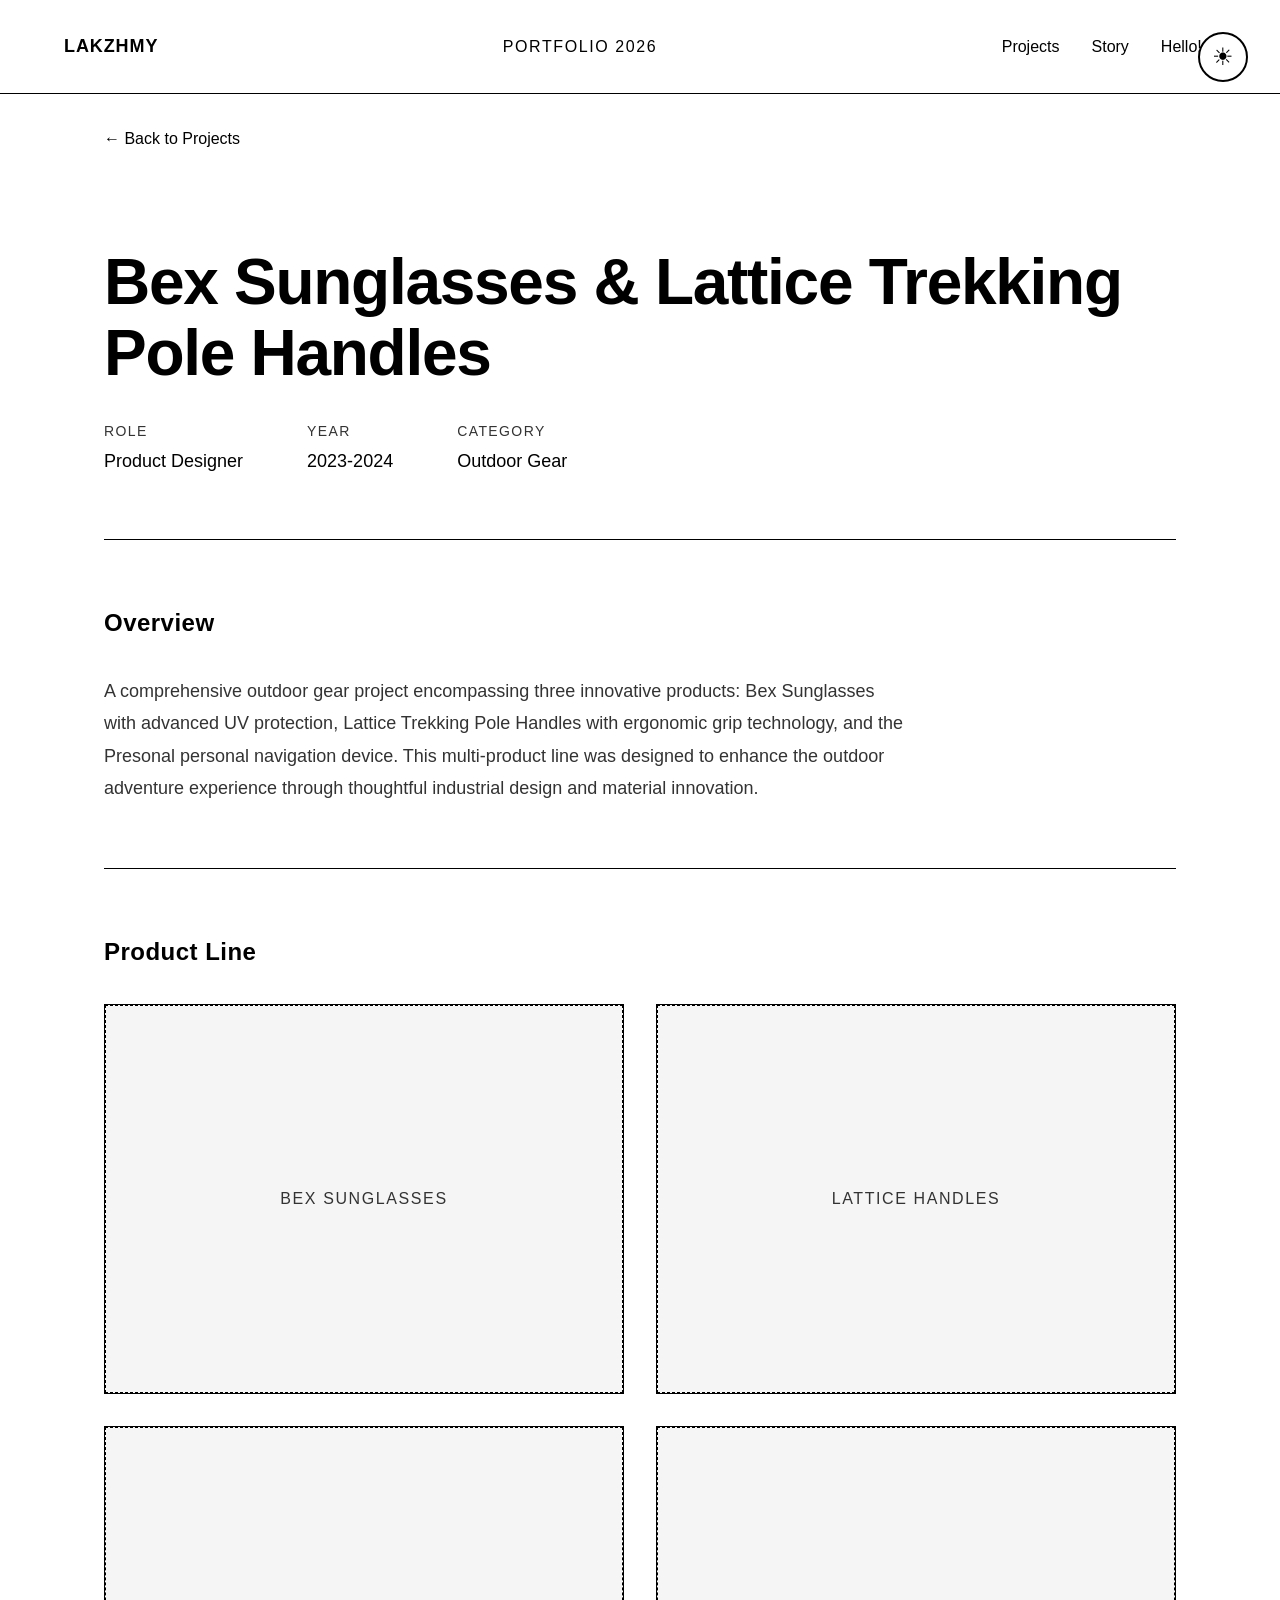
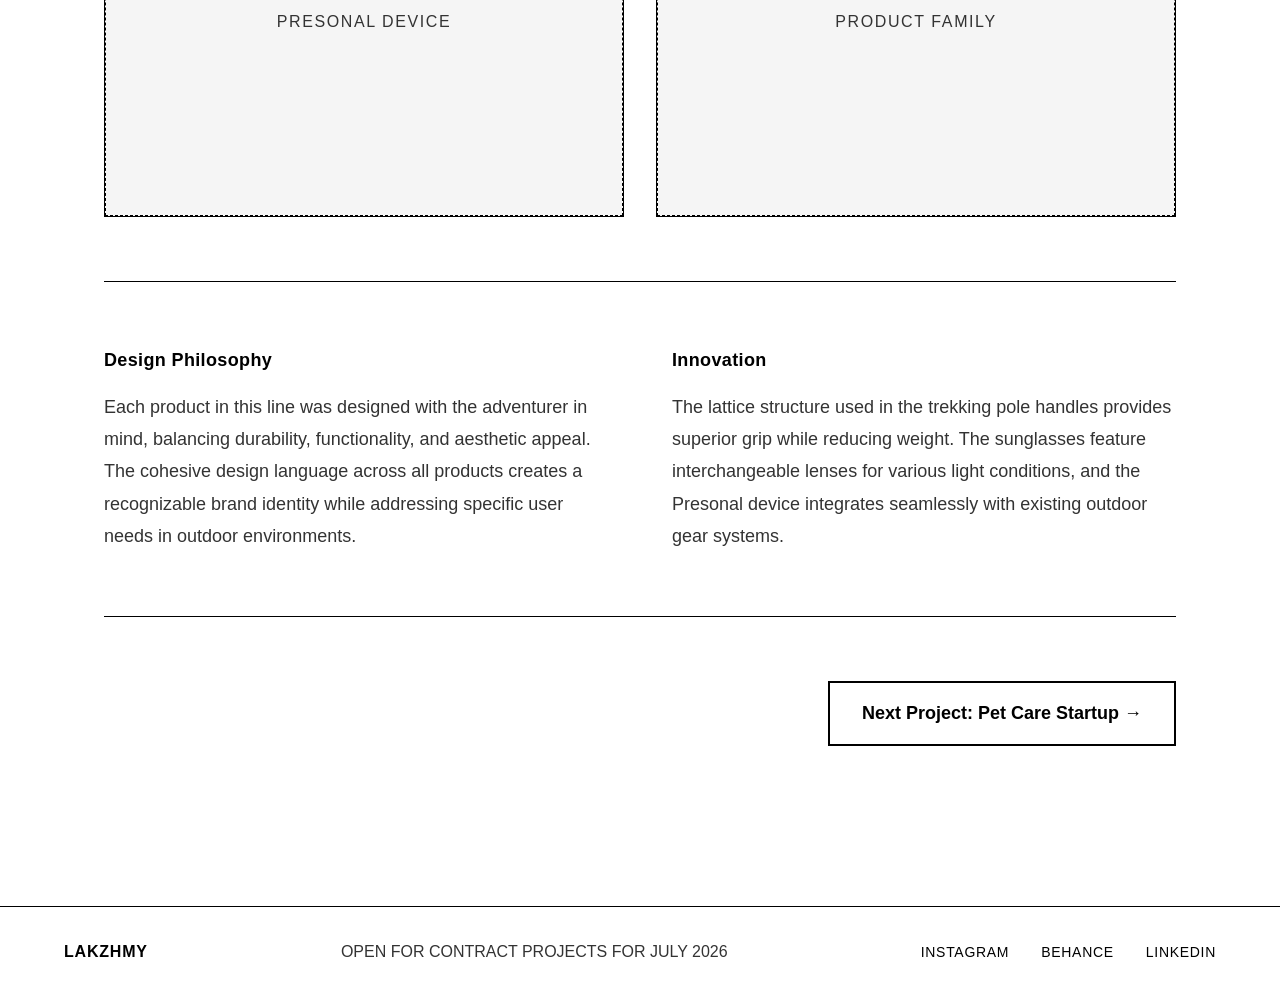
==== projects/bex-sunglasses.html @ 252c100a "Initial portfolio website implementation - Set up responsive home page with project grid - Implement" ====
<!DOCTYPE html>
<html lang="en">
<head>
    <meta charset="UTF-8">
    <meta name="viewport" content="width=device-width, initial-scale=1.0">
    <meta name="description" content="Bex Sunglasses & Lattice Trekking Pole Handles - Lakzhmy Mari Zaro Portfolio">
    <title>Bex Sunglasses | Lakzhmy Mari Zaro</title>
    <link rel="stylesheet" href="../css/style.css">
    <link rel="stylesheet" href="../css/project.css">
</head>
<body>
    <button id="theme-toggle" class="theme-toggle" aria-label="Toggle theme">
        <span class="theme-icon"></span>
    </button>

    <header class="header">
        <div class="header-left">
            <a href="../index.html" class="logo">LAKZHMY</a>
        </div>
        <div class="header-center">
            <span class="portfolio-year">PORTFOLIO 2026</span>
        </div>
        <nav class="header-right">
            <a href="../index.html#projects" class="nav-link">Projects</a>
            <a href="../story.html" class="nav-link">Story</a>
            <a href="../index.html#contact" class="nav-link">Hello! :)</a>
        </nav>
    </header>

    <main class="project-main">
        <div class="back-nav">
            <a href="../index.html#projects" class="back-link">← Back to Projects</a>
        </div>

        <section class="project-header">
            <h1 class="project-main-title">Bex Sunglasses & Lattice Trekking Pole Handles</h1>
            <div class="project-meta">
                <div class="meta-item">
                    <span class="meta-label">Role</span>
                    <span class="meta-value">Product Designer</span>
                </div>
                <div class="meta-item">
                    <span class="meta-label">Year</span>
                    <span class="meta-value">2023-2024</span>
                </div>
                <div class="meta-item">
                    <span class="meta-label">Category</span>
                    <span class="meta-value">Outdoor Gear</span>
                </div>
            </div>
        </section>

        <section class="project-section">
            <h2 class="section-heading">Overview</h2>
            <p class="project-description">
                A comprehensive outdoor gear project encompassing three innovative products: Bex Sunglasses
                with advanced UV protection, Lattice Trekking Pole Handles with ergonomic grip technology,
                and the Presonal personal navigation device. This multi-product line was designed to enhance
                the outdoor adventure experience through thoughtful industrial design and material innovation.
            </p>
        </section>

        <section class="project-section">
            <h2 class="section-heading">Product Line</h2>
            <div class="project-images-grid">
                <div class="project-image-card">
                    <div class="image-placeholder">
                        <span class="placeholder-text">Bex Sunglasses</span>
                    </div>
                </div>
                <div class="project-image-card">
                    <div class="image-placeholder">
                        <span class="placeholder-text">Lattice Handles</span>
                    </div>
                </div>
                <div class="project-image-card">
                    <div class="image-placeholder">
                        <span class="placeholder-text">Presonal Device</span>
                    </div>
                </div>
                <div class="project-image-card">
                    <div class="image-placeholder">
                        <span class="placeholder-text">Product Family</span>
                    </div>
                </div>
            </div>
        </section>

        <section class="project-section">
            <div class="two-column-section">
                <div class="column">
                    <h2 class="section-heading">Design Philosophy</h2>
                    <p class="project-description">
                        Each product in this line was designed with the adventurer in mind, balancing
                        durability, functionality, and aesthetic appeal. The cohesive design language
                        across all products creates a recognizable brand identity while addressing
                        specific user needs in outdoor environments.
                    </p>
                </div>
                <div class="column">
                    <h2 class="section-heading">Innovation</h2>
                    <p class="project-description">
                        The lattice structure used in the trekking pole handles provides superior grip
                        while reducing weight. The sunglasses feature interchangeable lenses for various
                        light conditions, and the Presonal device integrates seamlessly with existing
                        outdoor gear systems.
                    </p>
                </div>
            </div>
        </section>

        <section class="project-navigation">
            <a href="pet-care-startup.html" class="next-project-link">
                Next Project: Pet Care Startup →
            </a>
        </section>
    </main>

    <footer class="footer">
        <div class="footer-left">
            <span class="footer-brand">LAKZHMY</span>
        </div>
        <div class="footer-center">
            <span class="footer-text">OPEN FOR CONTRACT PROJECTS FOR JULY 2026</span>
        </div>
        <div class="footer-right">
            <a href="https://instagram.com" target="_blank" rel="noopener" class="footer-link">INSTAGRAM</a>
            <a href="https://behance.net" target="_blank" rel="noopener" class="footer-link">BEHANCE</a>
            <a href="https://linkedin.com" target="_blank" rel="noopener" class="footer-link">LINKEDIN</a>
        </div>
    </footer>

    <script src="../js/main.js"></script>
</body>
</html>
---- css/style.css ----
/* ===========================
   CSS VARIABLES & THEMING
   =========================== */
:root {
    /* Light Theme (Default) */
    --bg-primary: #FFFFFF;
    --bg-secondary: #F5F5F5;
    --text-primary: #000000;
    --text-secondary: #333333;
    --border-color: #000000;
    --hover-bg: #000000;
    --hover-text: #FFFFFF;

    /* Spacing */
    --spacing-xs: 0.5rem;
    --spacing-sm: 1rem;
    --spacing-md: 2rem;
    --spacing-lg: 4rem;
    --spacing-xl: 6rem;

    /* Typography */
    --font-family: 'Urbanist', -apple-system, BlinkMacSystemFont, 'Segoe UI', 'Helvetica Neue', Arial, sans-serif;
    --font-size-xs: 0.875rem;
    --font-size-sm: 1rem;
    --font-size-md: 1.125rem;
    --font-size-lg: 1.5rem;
    --font-size-xl: 3rem;
    --font-size-hero: 5rem;
}

/* Dark Theme */
[data-theme="dark"] {
    --bg-primary: #000000;
    --bg-secondary: #1A1A1A;
    --text-primary: #FFFFFF;
    --text-secondary: #CCCCCC;
    --border-color: #FFFFFF;
    --hover-bg: #FFFFFF;
    --hover-text: #000000;
}

/* ===========================
   RESET & BASE STYLES
   =========================== */
* {
    margin: 0;
    padding: 0;
    box-sizing: border-box;
}

html {
    scroll-behavior: smooth;
}

body {
    font-family: var(--font-family);
    background-color: var(--bg-primary);
    color: var(--text-primary);
    line-height: 1.6;
    transition: background-color 0.3s ease, color 0.3s ease;
    overflow-x: hidden;
}

a {
    color: inherit;
    text-decoration: none;
    transition: all 0.3s ease;
}

img {
    max-width: 100%;
    height: auto;
    display: block;
}

/* ===========================
   THEME TOGGLE BUTTON
   =========================== */
.theme-toggle {
    position: fixed;
    top: 2rem;
    right: 2rem;
    z-index: 1000;
    width: 50px;
    height: 50px;
    border-radius: 50%;
    border: 2px solid var(--border-color);
    background-color: var(--bg-primary);
    cursor: pointer;
    display: flex;
    align-items: center;
    justify-content: center;
    transition: all 0.3s ease;
}

.theme-toggle:hover {
    background-color: var(--hover-bg);
    transform: rotate(180deg);
}

.theme-icon::before {
    content: '☀';
    font-size: 1.5rem;
    transition: all 0.3s ease;
}

[data-theme="dark"] .theme-icon::before {
    content: '☾';
}

.theme-toggle:hover .theme-icon::before {
    color: var(--hover-text);
}

/* ===========================
   HEADER
   =========================== */
.header {
    display: flex;
    justify-content: space-between;
    align-items: center;
    padding: 2rem 4rem;
    border-bottom: 1px solid var(--border-color);
    position: sticky;
    top: 0;
    background-color: var(--bg-primary);
    z-index: 100;
}

.logo {
    font-size: var(--font-size-md);
    font-weight: 600;
    letter-spacing: 0.05em;
}

.portfolio-year {
    font-size: var(--font-size-sm);
    font-weight: 500;
    letter-spacing: 0.1em;
}

.header-right {
    display: flex;
    gap: var(--spacing-md);
}

.nav-link {
    font-size: var(--font-size-sm);
    font-weight: 400;
    position: relative;
}

.nav-link::after {
    content: '';
    position: absolute;
    bottom: -4px;
    left: 0;
    width: 0;
    height: 2px;
    background-color: var(--text-primary);
    transition: width 0.3s ease;
}

.nav-link:hover::after {
    width: 100%;
}

/* ===========================
   MAIN CONTENT
   =========================== */
.main-content {
    max-width: 1400px;
    margin: 0 auto;
    padding: 0 4rem;
}

/* ===========================
   HERO SECTION
   =========================== */
.hero {
    padding: var(--spacing-xl) 0;
    text-align: left;
}

.hero-title {
    font-size: var(--font-size-hero);
    font-weight: 700;
    letter-spacing: -0.02em;
    line-height: 1.1;
}

/* ===========================
   BIO SECTION
   =========================== */
.bio-section {
    padding: var(--spacing-lg) 0;
    border-top: 1px solid var(--border-color);
}

.bio-container {
    display: grid;
    grid-template-columns: 200px 1fr;
    gap: var(--spacing-lg);
}

.bio-label {
    font-size: var(--font-size-md);
    font-weight: 600;
    letter-spacing: 0.05em;
}

.bio-text {
    font-size: var(--font-size-md);
    line-height: 1.8;
    color: var(--text-secondary);
}

/* ===========================
   SELECTED WORKS SECTION
   =========================== */
.selected-works {
    padding: var(--spacing-lg) 0;
    border-top: 1px solid var(--border-color);
}

.section-header {
    display: flex;
    justify-content: space-between;
    align-items: center;
    margin-bottom: var(--spacing-lg);
}

.section-title {
    font-size: var(--font-size-lg);
    font-weight: 600;
    letter-spacing: 0.05em;
}

.section-years {
    font-size: var(--font-size-sm);
    color: var(--text-secondary);
}

/* ===========================
   PROJECTS GRID
   =========================== */
.projects-grid {
    display: grid;
    grid-template-columns: repeat(2, 1fr);
    gap: var(--spacing-md);
    margin-bottom: var(--spacing-md);
}

.project-card {
    display: block;
    border: 1px solid var(--border-color);
    overflow: hidden;
    transition: transform 0.3s ease, box-shadow 0.3s ease;
}

.project-card:hover {
    transform: translateY(-8px);
    box-shadow: 0 10px 30px rgba(0, 0, 0, 0.1);
}

[data-theme="dark"] .project-card:hover {
    box-shadow: 0 10px 30px rgba(255, 255, 255, 0.1);
}

.project-image {
    width: 100%;
    aspect-ratio: 4/3;
    overflow: hidden;
    background-color: var(--bg-secondary);
}

.project-image img {
    width: 100%;
    height: 100%;
    object-fit: cover;
    transition: transform 0.3s ease;
}

.project-card:hover .project-image img {
    transform: scale(1.05);
}

.project-title,
.project-title-group {
    padding: var(--spacing-sm) var(--spacing-md);
    background-color: var(--bg-primary);
}

.project-title {
    font-size: var(--font-size-sm);
    font-weight: 500;
    letter-spacing: 0.02em;
}

.project-title-group .project-title {
    padding: var(--spacing-xs) 0;
    border-bottom: 1px solid var(--border-color);
}

.project-title-group .project-title:last-child {
    border-bottom: none;
}

/* ===========================
   ARCHIVED WORKS LINK
   =========================== */
.archived-link {
    text-align: right;
    margin-top: var(--spacing-md);
}

.archived-works-link {
    font-size: var(--font-size-md);
    font-weight: 600;
    letter-spacing: 0.05em;
    display: inline-block;
    padding: var(--spacing-sm) 0;
}

.archived-works-link:hover {
    text-decoration: underline;
}

/* ===========================
   CONTACT SECTION
   =========================== */
.contact-section {
    padding: var(--spacing-lg) 0;
    border-top: 1px solid var(--border-color);
}

.contact-container {
    display: grid;
    grid-template-columns: 200px 1fr;
    gap: var(--spacing-lg);
}

.contact-label {
    font-size: var(--font-size-md);
    font-weight: 600;
    letter-spacing: 0.05em;
}

.contact-content {
    display: flex;
    flex-direction: column;
    gap: var(--spacing-md);
}

.contact-text {
    font-size: var(--font-size-md);
    line-height: 1.8;
    color: var(--text-secondary);
}

.contact-email {
    font-weight: 600;
    color: var(--text-primary);
    text-decoration: none;
}

.contact-email:hover {
    text-decoration: underline;
}

/* ===========================
   FOOTER
   =========================== */
.footer {
    display: flex;
    justify-content: space-between;
    align-items: center;
    padding: 2rem 4rem;
    border-top: 1px solid var(--border-color);
    margin-top: var(--spacing-xl);
}

.footer-brand {
    font-size: var(--font-size-sm);
    font-weight: 600;
    letter-spacing: 0.05em;
}

.footer-text {
    font-size: var(--font-size-sm);
    color: var(--text-secondary);
}

.footer-right {
    display: flex;
    gap: var(--spacing-md);
}

.footer-link {
    font-size: var(--font-size-xs);
    font-weight: 500;
    letter-spacing: 0.05em;
}

.footer-link:hover {
    text-decoration: underline;
}

/* ===========================
   RESPONSIVE DESIGN
   =========================== */

/* Tablet (768px - 1024px) */
@media (max-width: 1024px) {
    :root {
        --font-size-hero: 4rem;
        --spacing-lg: 3rem;
        --spacing-xl: 4rem;
    }

    .header,
    .main-content,
    .footer {
        padding-left: 2rem;
        padding-right: 2rem;
    }

    .bio-container,
    .contact-container {
        grid-template-columns: 150px 1fr;
    }
}

/* Mobile (max 768px) */
@media (max-width: 768px) {
    :root {
        --font-size-hero: 2.5rem;
        --font-size-xl: 2rem;
        --font-size-lg: 1.25rem;
        --spacing-md: 1.5rem;
        --spacing-lg: 2rem;
        --spacing-xl: 3rem;
    }

    .theme-toggle {
        top: 1rem;
        right: 1rem;
        width: 40px;
        height: 40px;
    }

    .header {
        flex-direction: column;
        gap: var(--spacing-sm);
        padding: 1.5rem;
        text-align: center;
    }

    .header-center {
        order: -1;
    }

    .header-right {
        gap: var(--spacing-sm);
    }

    .main-content,
    .footer {
        padding: 0 1.5rem;
    }

    .bio-container,
    .contact-container {
        grid-template-columns: 1fr;
        gap: var(--spacing-sm);
    }

    .projects-grid {
        grid-template-columns: 1fr;
        gap: var(--spacing-sm);
    }

    .footer {
        flex-direction: column;
        gap: var(--spacing-sm);
        text-align: center;
    }

    .footer-right {
        flex-direction: column;
        gap: var(--spacing-xs);
    }
}

/* Small Mobile (max 480px) */
@media (max-width: 480px) {
    :root {
        --font-size-hero: 2rem;
    }

    .hero-title {
        word-break: break-word;
    }

    .header-right {
        flex-direction: column;
        gap: 0.5rem;
    }
}
---- css/project.css ----
/* ===========================
   PROJECT PAGE STYLES
   =========================== */

.project-main {
    max-width: 1200px;
    margin: 0 auto;
    padding: 0 4rem;
}

/* ===========================
   BACK NAVIGATION
   =========================== */
.back-nav {
    padding: var(--spacing-md) 0;
}

.back-link {
    font-size: var(--font-size-sm);
    font-weight: 500;
    display: inline-flex;
    align-items: center;
    gap: 0.5rem;
    transition: transform 0.3s ease;
}

.back-link:hover {
    transform: translateX(-5px);
}

/* ===========================
   PROJECT HEADER
   =========================== */
.project-header {
    padding: var(--spacing-lg) 0;
    border-bottom: 1px solid var(--border-color);
}

.project-main-title {
    font-size: 4rem;
    font-weight: 700;
    letter-spacing: -0.02em;
    margin-bottom: var(--spacing-md);
    line-height: 1.1;
}

.project-meta {
    display: flex;
    gap: var(--spacing-lg);
}

.meta-item {
    display: flex;
    flex-direction: column;
    gap: 0.25rem;
}

.meta-label {
    font-size: var(--font-size-xs);
    text-transform: uppercase;
    letter-spacing: 0.1em;
    color: var(--text-secondary);
    font-weight: 500;
}

.meta-value {
    font-size: var(--font-size-md);
    font-weight: 500;
}

/* ===========================
   PROJECT SECTIONS
   =========================== */
.project-section {
    padding: var(--spacing-lg) 0;
    border-bottom: 1px solid var(--border-color);
}

.section-heading {
    font-size: var(--font-size-lg);
    font-weight: 600;
    margin-bottom: var(--spacing-md);
    letter-spacing: 0.02em;
}

.project-description {
    font-size: var(--font-size-md);
    line-height: 1.8;
    color: var(--text-secondary);
    max-width: 800px;
}

/* ===========================
   PROJECT IMAGES GRID
   =========================== */
.project-images-grid {
    display: grid;
    grid-template-columns: repeat(2, 1fr);
    gap: var(--spacing-md);
    margin-top: var(--spacing-md);
}

.project-images-grid.three-col {
    grid-template-columns: repeat(3, 1fr);
}

.project-image-card {
    background-color: var(--bg-secondary);
    border: 1px solid var(--border-color);
    overflow: hidden;
    transition: transform 0.3s ease;
}

.project-image-card:hover {
    transform: translateY(-5px);
}

/* Gray Placeholder Boxes */
.image-placeholder {
    width: 100%;
    aspect-ratio: 4/3;
    background-color: var(--bg-secondary);
    display: flex;
    align-items: center;
    justify-content: center;
    border: 1px dashed var(--border-color);
    position: relative;
}

.image-placeholder.wide {
    aspect-ratio: 16/9;
}

.placeholder-text {
    font-size: var(--font-size-sm);
    color: var(--text-secondary);
    text-align: center;
    padding: var(--spacing-sm);
    text-transform: uppercase;
    letter-spacing: 0.1em;
    font-weight: 500;
}

/* When actual images are added */
.project-image-card img {
    width: 100%;
    height: 100%;
    object-fit: cover;
    display: block;
}

/* ===========================
   TWO COLUMN SECTION
   =========================== */
.two-column-section {
    display: grid;
    grid-template-columns: repeat(2, 1fr);
    gap: var(--spacing-lg);
}

.column .section-heading {
    font-size: var(--font-size-md);
    margin-bottom: var(--spacing-sm);
}

/* ===========================
   IMPACT SECTION
   =========================== */
.impact-grid {
    display: grid;
    grid-template-columns: repeat(3, 1fr);
    gap: var(--spacing-lg);
    margin-top: var(--spacing-md);
}

.impact-item {
    text-align: center;
    padding: var(--spacing-md);
    border: 1px solid var(--border-color);
    background-color: var(--bg-secondary);
    transition: transform 0.3s ease;
}

.impact-item:hover {
    transform: translateY(-5px);
}

.impact-number {
    font-size: 3rem;
    font-weight: 700;
    margin-bottom: var(--spacing-sm);
}

.impact-label {
    font-size: var(--font-size-sm);
    color: var(--text-secondary);
    text-transform: uppercase;
    letter-spacing: 0.05em;
}

/* ===========================
   PROJECT NAVIGATION
   =========================== */
.project-navigation {
    padding: var(--spacing-lg) 0;
    text-align: right;
}

.next-project-link {
    font-size: var(--font-size-md);
    font-weight: 600;
    display: inline-block;
    padding: var(--spacing-sm) var(--spacing-md);
    border: 2px solid var(--border-color);
    transition: all 0.3s ease;
}

.next-project-link:hover {
    background-color: var(--hover-bg);
    color: var(--hover-text);
}

/* ===========================
   RESPONSIVE PROJECT PAGES
   =========================== */

@media (max-width: 1024px) {
    .project-main {
        padding: 0 2rem;
    }

    .project-main-title {
        font-size: 3rem;
    }

    .project-images-grid.three-col {
        grid-template-columns: repeat(2, 1fr);
    }
}

@media (max-width: 768px) {
    .project-main {
        padding: 0 1.5rem;
    }

    .project-main-title {
        font-size: 2.5rem;
    }

    .project-meta {
        flex-direction: column;
        gap: var(--spacing-sm);
    }

    .project-images-grid,
    .project-images-grid.three-col {
        grid-template-columns: 1fr;
        gap: var(--spacing-sm);
    }

    .two-column-section {
        grid-template-columns: 1fr;
        gap: var(--spacing-md);
    }

    .impact-grid {
        grid-template-columns: 1fr;
        gap: var(--spacing-sm);
    }
}

@media (max-width: 480px) {
    .project-main-title {
        font-size: 2rem;
    }

    .impact-number {
        font-size: 2rem;
    }
}
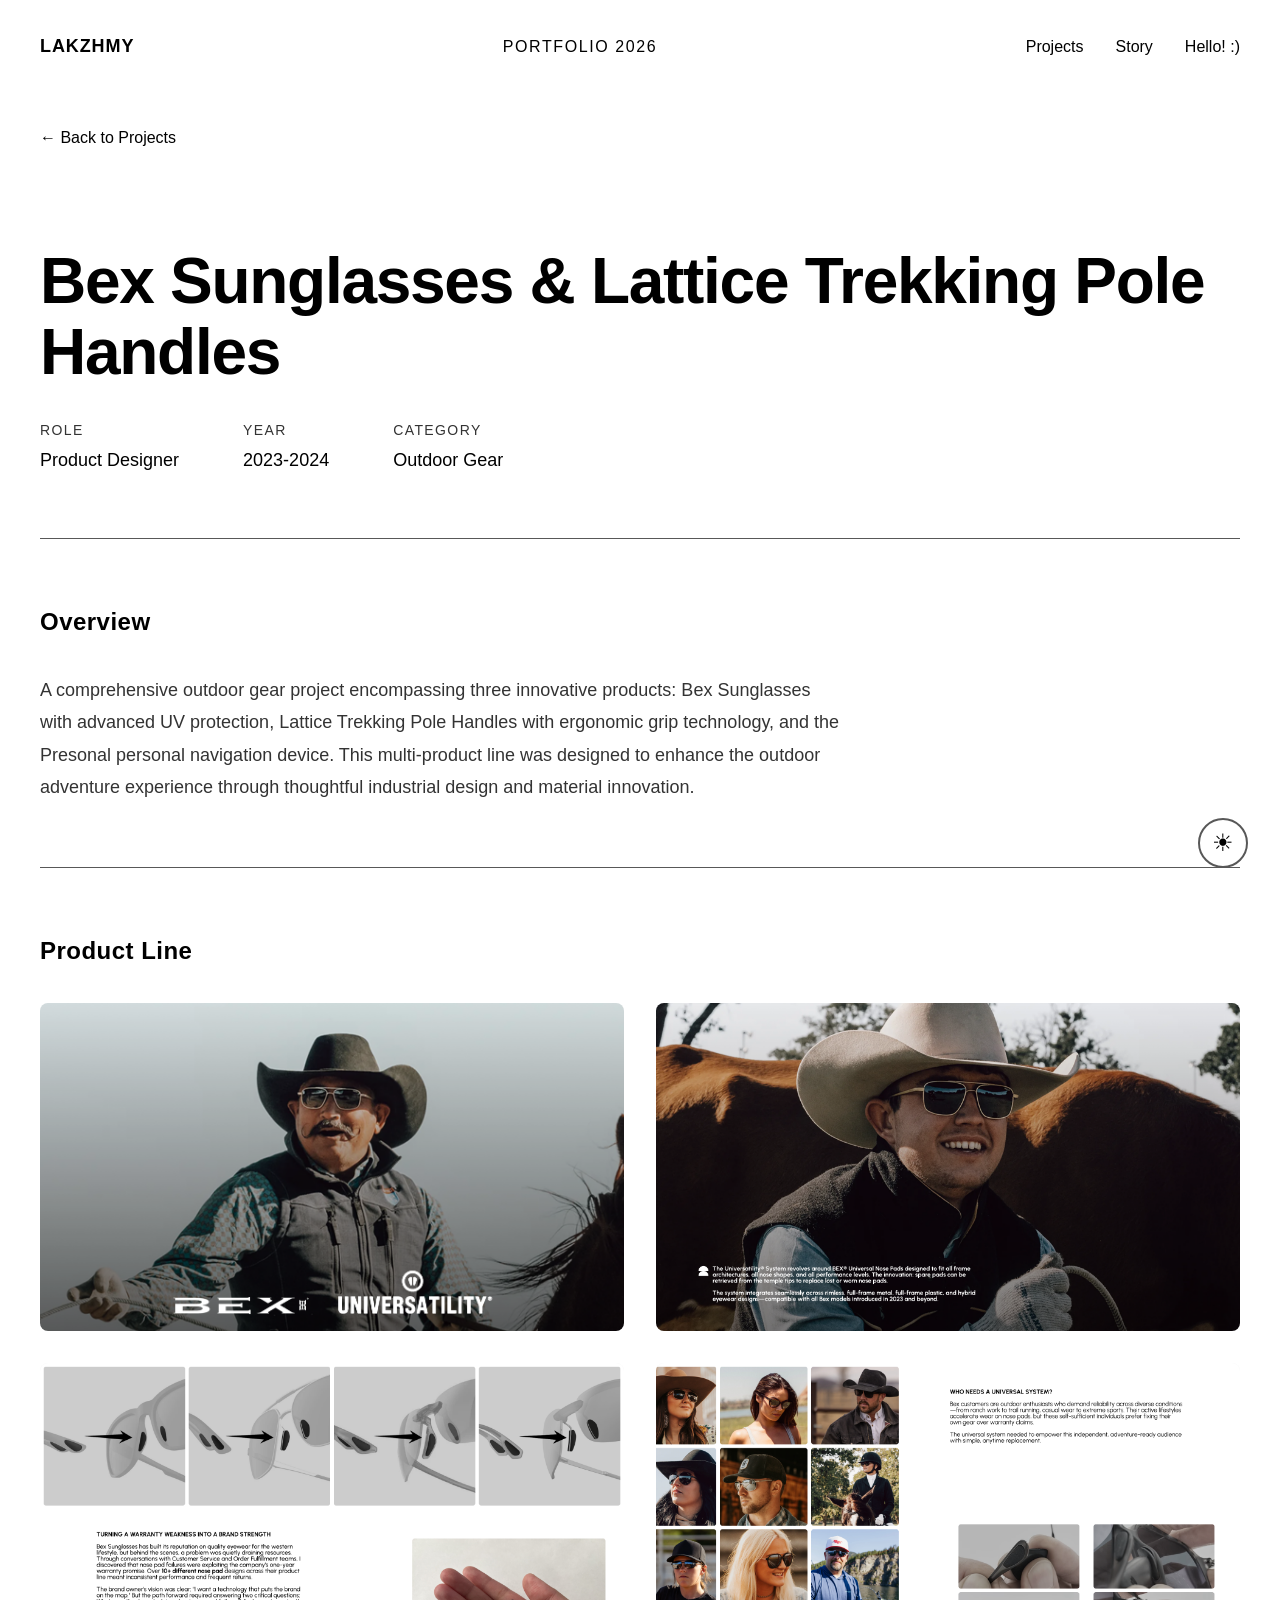
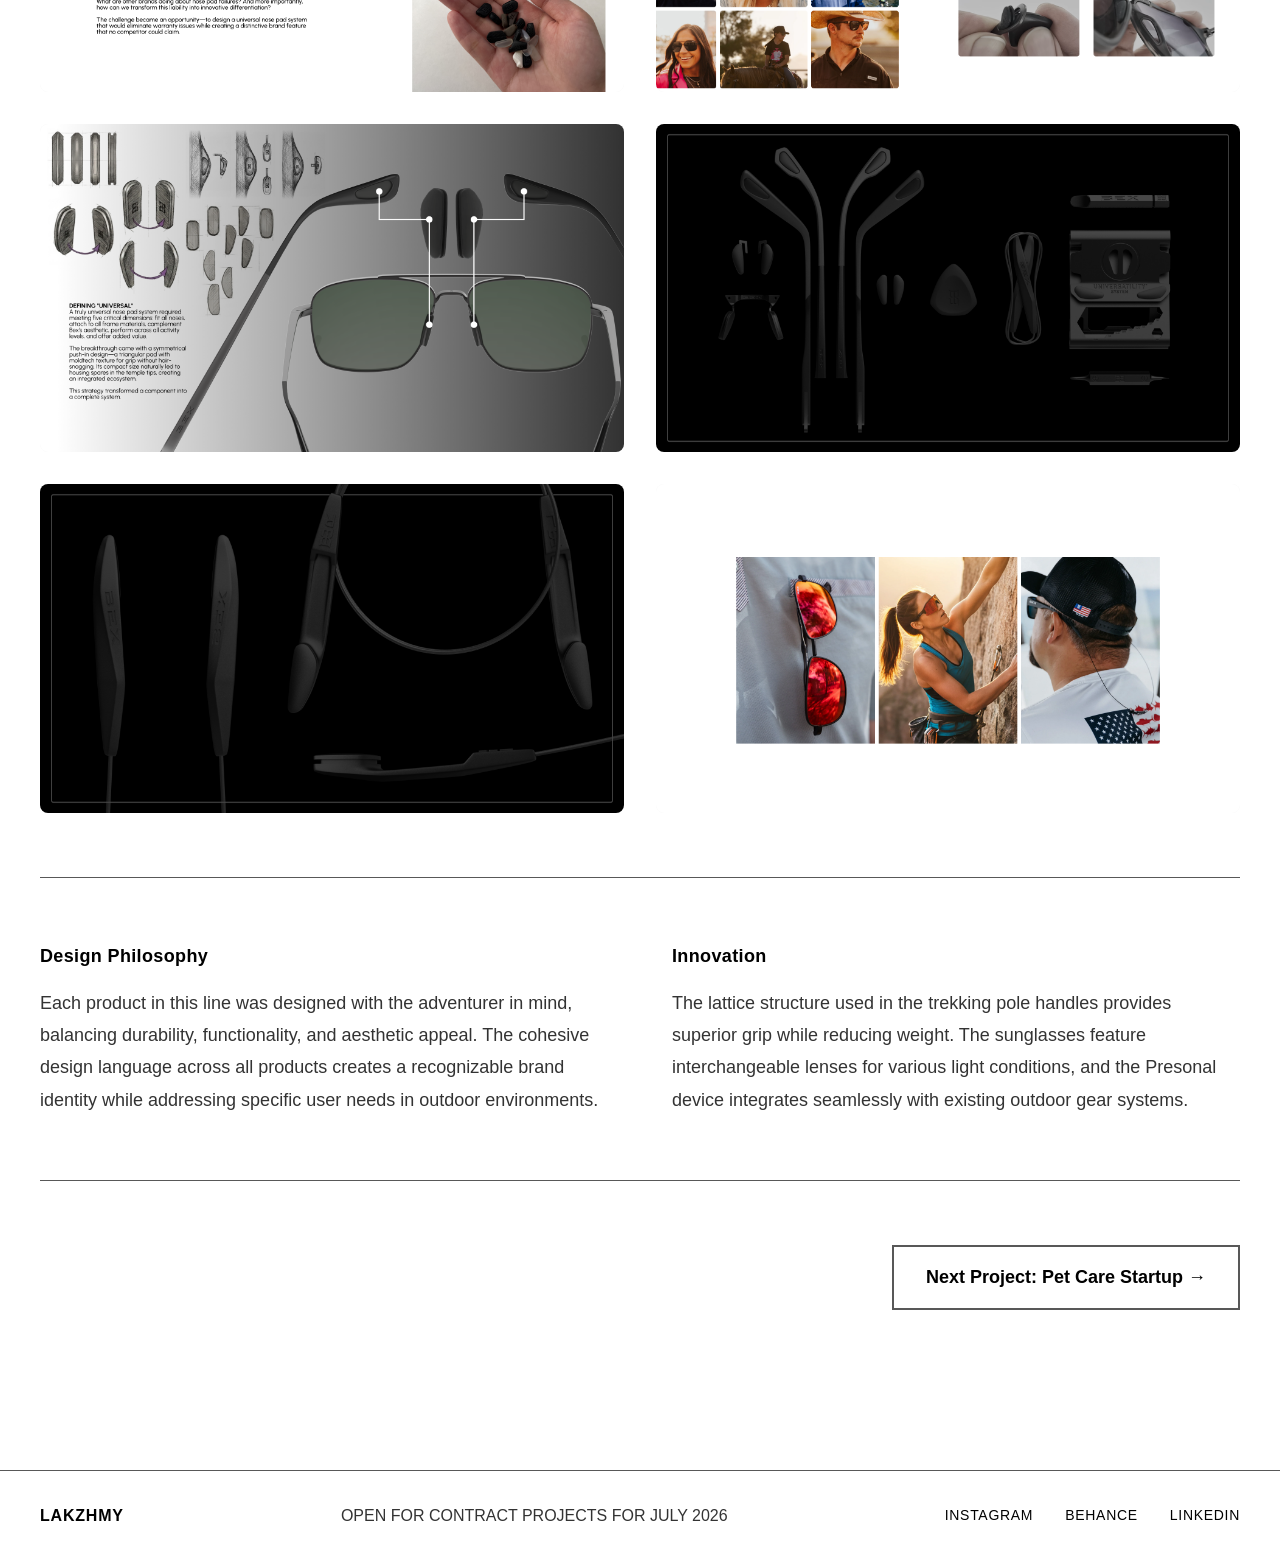
==== commit 80dd09d3: "Add project image organization and update styling - Created organized image folders for each project" ====
--- a/projects/bex-sunglasses.html
+++ b/projects/bex-sunglasses.html
@@ -64,24 +64,28 @@
             <h2 class="section-heading">Product Line</h2>
             <div class="project-images-grid">
                 <div class="project-image-card">
-                    <div class="image-placeholder">
-                        <span class="placeholder-text">Bex Sunglasses</span>
-                    </div>
+                    <img data-src="../images/bex-sunglasses/LZ_bunp_1.png" alt="Bex Sunglasses product view 1">
                 </div>
                 <div class="project-image-card">
-                    <div class="image-placeholder">
-                        <span class="placeholder-text">Lattice Handles</span>
-                    </div>
+                    <img data-src="../images/bex-sunglasses/LZ_bunp_2.png" alt="Bex Sunglasses product view 2">
                 </div>
                 <div class="project-image-card">
-                    <div class="image-placeholder">
-                        <span class="placeholder-text">Presonal Device</span>
-                    </div>
+                    <img data-src="../images/bex-sunglasses/LZ_bunp_3.png" alt="Bex Sunglasses product view 3">
                 </div>
                 <div class="project-image-card">
-                    <div class="image-placeholder">
-                        <span class="placeholder-text">Product Family</span>
-                    </div>
+                    <img data-src="../images/bex-sunglasses/LZ_bunp_4.png" alt="Bex Sunglasses product view 4">
+                </div>
+                <div class="project-image-card">
+                    <img data-src="../images/bex-sunglasses/LZ_bunp_5.png" alt="Bex Sunglasses product view 5">
+                </div>
+                <div class="project-image-card">
+                    <img data-src="../images/bex-sunglasses/LZ_bunp_6.png" alt="Bex Sunglasses product view 6">
+                </div>
+                <div class="project-image-card">
+                    <img data-src="../images/bex-sunglasses/LZ_bunp_7.png" alt="Bex Sunglasses product view 7">
+                </div>
+                <div class="project-image-card">
+                    <img data-src="../images/bex-sunglasses/LZ_bunp_8.png" alt="Bex Sunglasses product view 8">
                 </div>
             </div>
         </section>
--- a/css/style.css
+++ b/css/style.css
@@ -7,7 +7,8 @@
     --bg-secondary: #F5F5F5;
     --text-primary: #000000;
     --text-secondary: #333333;
-    --border-color: #000000;
+    --border-color: #585858;
+    --label-color: #585858;
     --hover-bg: #000000;
     --hover-text: #FFFFFF;
 
@@ -34,7 +35,8 @@
     --bg-secondary: #1A1A1A;
     --text-primary: #FFFFFF;
     --text-secondary: #CCCCCC;
-    --border-color: #FFFFFF;
+    --border-color: #585858;
+    --label-color: #585858;
     --hover-bg: #FFFFFF;
     --hover-text: #000000;
 }
@@ -78,7 +80,7 @@
    =========================== */
 .theme-toggle {
     position: fixed;
-    top: 2rem;
+    bottom: 2rem;
     right: 2rem;
     z-index: 1000;
     width: 50px;
@@ -101,11 +103,13 @@
 .theme-icon::before {
     content: '☀';
     font-size: 1.5rem;
+    color: var(--text-primary);
     transition: all 0.3s ease;
 }
 
 [data-theme="dark"] .theme-icon::before {
     content: '☾';
+    color: var(--text-primary);
 }
 
 .theme-toggle:hover .theme-icon::before {
@@ -119,11 +123,9 @@
     display: flex;
     justify-content: space-between;
     align-items: center;
-    padding: 2rem 4rem;
-    border-bottom: 1px solid var(--border-color);
+    padding: 2rem 40px;
     position: sticky;
     top: 0;
-    background-color: var(--bg-primary);
     z-index: 100;
 }
 
@@ -131,12 +133,16 @@
     font-size: var(--font-size-md);
     font-weight: 600;
     letter-spacing: 0.05em;
+    mix-blend-mode: difference;
+    color: var(--text-primary);
 }
 
 .portfolio-year {
     font-size: var(--font-size-sm);
     font-weight: 500;
     letter-spacing: 0.1em;
+    mix-blend-mode: difference;
+    color: var(--text-primary);
 }
 
 .header-right {
@@ -148,6 +154,8 @@
     font-size: var(--font-size-sm);
     font-weight: 400;
     position: relative;
+    mix-blend-mode: difference;
+    color: var(--text-primary);
 }
 
 .nav-link::after {
@@ -159,6 +167,7 @@
     height: 2px;
     background-color: var(--text-primary);
     transition: width 0.3s ease;
+    mix-blend-mode: difference;
 }
 
 .nav-link:hover::after {
@@ -169,9 +178,8 @@
    MAIN CONTENT
    =========================== */
 .main-content {
-    max-width: 1400px;
-    margin: 0 auto;
-    padding: 0 4rem;
+    margin: 0;
+    padding: 0 40px;
 }
 
 /* ===========================
@@ -179,14 +187,17 @@
    =========================== */
 .hero {
     padding: var(--spacing-xl) 0;
+    padding-bottom: 60px;
     text-align: left;
+    width: 100%;
 }
 
 .hero-title {
-    font-size: var(--font-size-hero);
+    font-size: clamp(2rem, 10vw, 160px);
     font-weight: 700;
     letter-spacing: -0.02em;
     line-height: 1.1;
+    width: 100%;
 }
 
 /* ===========================
@@ -194,7 +205,6 @@
    =========================== */
 .bio-section {
     padding: var(--spacing-lg) 0;
-    border-top: 1px solid var(--border-color);
 }
 
 .bio-container {
@@ -207,6 +217,7 @@
     font-size: var(--font-size-md);
     font-weight: 600;
     letter-spacing: 0.05em;
+    color: var(--label-color);
 }
 
 .bio-text {
@@ -220,7 +231,7 @@
    =========================== */
 .selected-works {
     padding: var(--spacing-lg) 0;
-    border-top: 1px solid var(--border-color);
+    border-top: 0.5px solid var(--border-color);
 }
 
 .section-header {
@@ -253,18 +264,7 @@
 
 .project-card {
     display: block;
-    border: 1px solid var(--border-color);
-    overflow: hidden;
-    transition: transform 0.3s ease, box-shadow 0.3s ease;
-}
-
-.project-card:hover {
-    transform: translateY(-8px);
-    box-shadow: 0 10px 30px rgba(0, 0, 0, 0.1);
-}
-
-[data-theme="dark"] .project-card:hover {
-    box-shadow: 0 10px 30px rgba(255, 255, 255, 0.1);
+    transition: transform 0.3s ease;
 }
 
 .project-image {
@@ -272,6 +272,8 @@
     aspect-ratio: 4/3;
     overflow: hidden;
     background-color: var(--bg-secondary);
+    border-radius: 8px;
+    margin-bottom: var(--spacing-sm);
 }
 
 .project-image img {
@@ -285,25 +287,42 @@
     transform: scale(1.05);
 }
 
-.project-title,
-.project-title-group {
-    padding: var(--spacing-sm) var(--spacing-md);
-    background-color: var(--bg-primary);
+.project-info {
+    display: flex;
+    justify-content: space-between;
+    align-items: flex-start;
+    gap: var(--spacing-md);
+}
+
+.project-details {
+    text-align: left;
+    flex-grow: 1;
 }
 
 .project-title {
-    font-size: var(--font-size-sm);
-    font-weight: 500;
+    font-size: var(--font-size-md);
+    font-weight: 600;
     letter-spacing: 0.02em;
-}
-
-.project-title-group .project-title {
-    padding: var(--spacing-xs) 0;
-    border-bottom: 1px solid var(--border-color);
-}
-
-.project-title-group .project-title:last-child {
-    border-bottom: none;
+    line-height: 1.4;
+    margin-bottom: 0.25rem;
+}
+
+.project-subtitle {
+    font-size: var(--font-size-sm);
+    font-weight: 400;
+    color: var(--text-secondary);
+    line-height: 1.4;
+}
+
+.project-type {
+    font-size: var(--font-size-sm);
+    font-weight: 400;
+    color: var(--text-secondary);
+    text-transform: uppercase;
+    letter-spacing: 0.05em;
+    text-align: right;
+    flex-shrink: 0;
+    line-height: 1.4;
 }
 
 /* ===========================
@@ -331,7 +350,7 @@
    =========================== */
 .contact-section {
     padding: var(--spacing-lg) 0;
-    border-top: 1px solid var(--border-color);
+    border-top: 0.5px solid var(--border-color);
 }
 
 .contact-container {
@@ -344,6 +363,7 @@
     font-size: var(--font-size-md);
     font-weight: 600;
     letter-spacing: 0.05em;
+    color: var(--label-color);
 }
 
 .contact-content {
@@ -375,8 +395,8 @@
     display: flex;
     justify-content: space-between;
     align-items: center;
-    padding: 2rem 4rem;
-    border-top: 1px solid var(--border-color);
+    padding: 2rem 40px;
+    border-top: 0.5px solid var(--border-color);
     margin-top: var(--spacing-xl);
 }
 
@@ -413,16 +433,8 @@
 /* Tablet (768px - 1024px) */
 @media (max-width: 1024px) {
     :root {
-        --font-size-hero: 4rem;
         --spacing-lg: 3rem;
         --spacing-xl: 4rem;
-    }
-
-    .header,
-    .main-content,
-    .footer {
-        padding-left: 2rem;
-        padding-right: 2rem;
     }
 
     .bio-container,
@@ -434,7 +446,6 @@
 /* Mobile (max 768px) */
 @media (max-width: 768px) {
     :root {
-        --font-size-hero: 2.5rem;
         --font-size-xl: 2rem;
         --font-size-lg: 1.25rem;
         --spacing-md: 1.5rem;
@@ -443,7 +454,7 @@
     }
 
     .theme-toggle {
-        top: 1rem;
+        bottom: 1rem;
         right: 1rem;
         width: 40px;
         height: 40px;
@@ -452,7 +463,7 @@
     .header {
         flex-direction: column;
         gap: var(--spacing-sm);
-        padding: 1.5rem;
+        padding: 1.5rem 40px;
         text-align: center;
     }
 
@@ -464,9 +475,12 @@
         gap: var(--spacing-sm);
     }
 
-    .main-content,
+    .main-content {
+        padding: 0 40px;
+    }
+
     .footer {
-        padding: 0 1.5rem;
+        padding: 2rem 40px;
     }
 
     .bio-container,
@@ -494,10 +508,6 @@
 
 /* Small Mobile (max 480px) */
 @media (max-width: 480px) {
-    :root {
-        --font-size-hero: 2rem;
-    }
-
     .hero-title {
         word-break: break-word;
     }
--- a/css/project.css
+++ b/css/project.css
@@ -3,9 +3,8 @@
    =========================== */
 
 .project-main {
-    max-width: 1200px;
-    margin: 0 auto;
-    padding: 0 4rem;
+    margin: 0;
+    padding: 0 40px;
 }
 
 /* ===========================
@@ -104,11 +103,15 @@
     grid-template-columns: repeat(3, 1fr);
 }
 
+.project-images-grid.single-col {
+    grid-template-columns: 1fr;
+}
+
 .project-image-card {
     background-color: var(--bg-secondary);
-    border: 1px solid var(--border-color);
     overflow: hidden;
     transition: transform 0.3s ease;
+    border-radius: 8px;
 }
 
 .project-image-card:hover {
@@ -225,10 +228,6 @@
    =========================== */
 
 @media (max-width: 1024px) {
-    .project-main {
-        padding: 0 2rem;
-    }
-
     .project-main-title {
         font-size: 3rem;
     }
@@ -240,7 +239,7 @@
 
 @media (max-width: 768px) {
     .project-main {
-        padding: 0 1.5rem;
+        padding: 0 40px;
     }
 
     .project-main-title {
